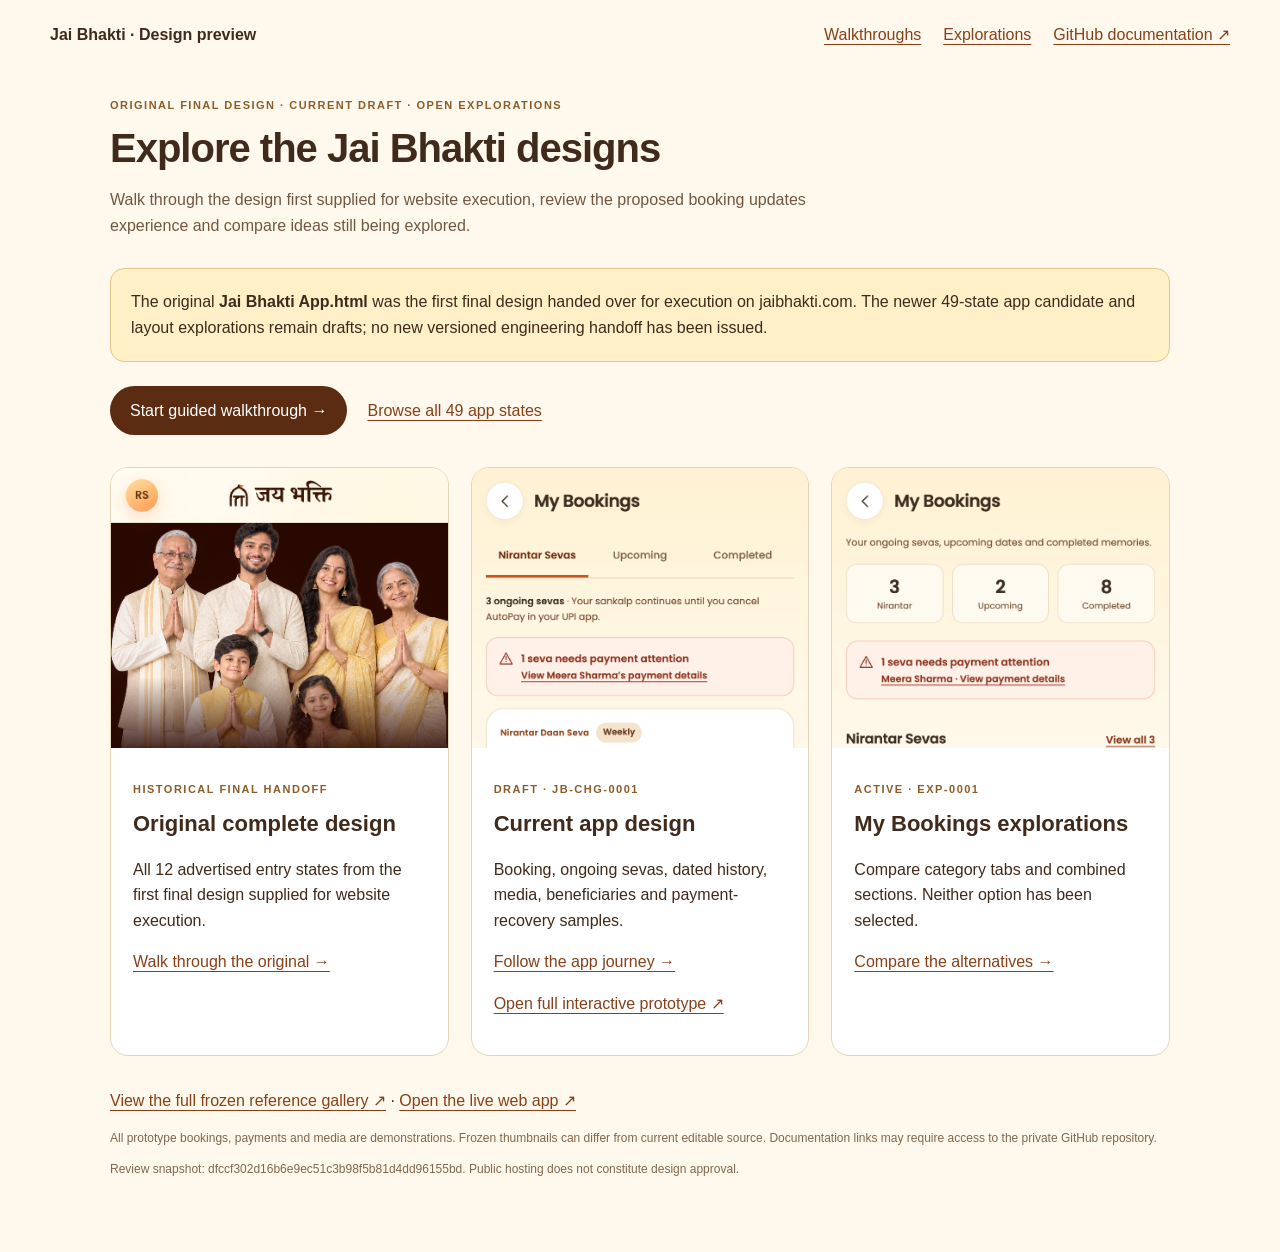
==== index.html @ ae5ad659 "Publish design review snapshot dfccf30 with walkthroughs and explorations" ====
<!doctype html>
<html lang="en">
  <head>
    <meta charset="utf-8" />
    <meta name="viewport" content="width=device-width,initial-scale=1" />
    <meta name="robots" content="noindex,nofollow" />
    <title>Jai Bhakti design preview</title>
    <link rel="stylesheet" href="walkthroughs/assets/guide.css" />
    <style>
      .cards {
        display: grid;
        grid-template-columns: repeat(3, minmax(0, 1fr));
        gap: 22px;
        margin: 32px 0;
      }
      .card {
        background: white;
        border: 1px solid #e6d4b8;
        border-radius: 18px;
        overflow: hidden;
      }
      .card img {
        display: block;
        width: 100%;
        height: 280px;
        object-fit: cover;
        object-position: top;
      }
      .card div {
        padding: 22px;
      }
      .card h2 {
        margin-top: 0;
      }
      .notice {
        padding: 20px;
        border: 1px solid #e6c68c;
        background: #fff0c8;
        border-radius: 14px;
      }
      .primary {
        display: inline-block;
        background: #5b2c12;
        color: white;
        padding: 12px 20px;
        border-radius: 30px;
        text-decoration: none;
      }
      .links {
        display: flex;
        gap: 20px;
        align-items: center;
        flex-wrap: wrap;
        margin: 24px 0;
      }
      @media (max-width: 850px) {
        .cards {
          grid-template-columns: 1fr;
        }
      }
    </style>
  </head>
  <body>
    <header>
      <strong>Jai Bhakti · Design preview</strong>
      <nav aria-label="Resources">
        <a href="walkthroughs/index.html">Walkthroughs</a
        ><a href="explorations/index.html">Explorations</a
        ><a href="https://github.com/suyashb734/jaibhakti-design"
          >GitHub documentation ↗</a
        >
      </nav>
    </header>
    <main>
      <p class="eyebrow">
        Original final design · Current draft · Open explorations
      </p>
      <h1>Explore the Jai Bhakti designs</h1>
      <p class="intro">
        Walk through the design first supplied for website execution, review the
        proposed booking updates experience and compare ideas still being
        explored.
      </p>
      <p class="notice">
        The original <strong>Jai Bhakti App.html</strong> was the first final
        design handed over for execution on jaibhakti.com. The newer 49-state
        app candidate and layout explorations remain drafts; no new versioned
        engineering handoff has been issued.
      </p>
      <div class="links">
        <a class="primary" href="walkthroughs/index.html"
          >Start guided walkthrough →</a
        ><a href="walkthroughs/index.html#all-app/0"
          >Browse all 49 app states</a
        >
      </div>
      <div class="cards">
        <article class="card">
          <img
            src="references/initial-prototype/screens/home.png"
            alt="First final Jai Bhakti design home"
          />
          <div>
            <p class="eyebrow">Historical final handoff</p>
            <h2>Original complete design</h2>
            <p>
              All 12 advertised entry states from the first final design
              supplied for website execution.
            </p>
            <a href="walkthroughs/index.html#original/0"
              >Walk through the original →</a
            >
          </div>
        </article>
        <article class="card">
          <img
            src="references/daan-seva-candidate/Revised_Designs/screens/03_Bookings_Nirantar.png"
            alt="Draft My Bookings interface"
          />
          <div>
            <p class="eyebrow">Draft · JB-CHG-0001</p>
            <h2>Current app design</h2>
            <p>
              Booking, ongoing sevas, dated history, media, beneficiaries and
              payment-recovery samples.
            </p>
            <a href="walkthroughs/index.html#app/0">Follow the app journey →</a>
            <p>
              <a href="previews/mobile/Prototype.html"
                >Open full interactive prototype ↗</a
              >
            </p>
          </div>
        </article>
        <article class="card">
          <img
            src="references/daan-seva-candidate/Revised_Designs/screens/06_Bookings_Sections.png"
            alt="Unselected sections alternative"
          />
          <div>
            <p class="eyebrow">Active · EXP-0001</p>
            <h2>My Bookings explorations</h2>
            <p>
              Compare category tabs and combined sections. Neither option has
              been selected.
            </p>
            <a href="explorations/index.html">Compare the alternatives →</a>
          </div>
        </article>
      </div>
      <p>
        <a href="previews/mobile/Gallery.html"
          >View the full frozen reference gallery ↗</a
        >
        · <a href="https://jaibhakti.com">Open the live web app ↗</a>
      </p>
      <p class="hint">
        All prototype bookings, payments and media are demonstrations. Frozen
        thumbnails can differ from current editable source. Documentation links
        may require access to the private GitHub repository.
      </p>
      <p class="hint" id="snapshot">
        Review snapshot: dfccf302d16b6e9ec51c3b98f5b81d4dd96155bd. Public hosting does not constitute
        design approval.
      </p>
    </main>
  </body>
</html>
---- walkthroughs/assets/guide.css ----
:root {
  color-scheme: light;
  font-family: -apple-system, BlinkMacSystemFont, "Segoe UI", sans-serif;
  color: #402a1c;
  background: #fff9ed;
  line-height: 1.6;
}
* {
  box-sizing: border-box;
}
body {
  margin: 0;
}
a {
  color: #874019;
  text-underline-offset: 4px;
}
header {
  max-width: 1240px;
  margin: auto;
  padding: 22px 30px;
  display: flex;
  justify-content: space-between;
  gap: 20px;
  flex-wrap: wrap;
}
nav {
  display: flex;
  gap: 22px;
  flex-wrap: wrap;
}
main {
  max-width: 1120px;
  margin: auto;
  padding: 16px 30px 60px;
}
h1 {
  font-size: 40px;
  line-height: 1.15;
  letter-spacing: -1px;
  margin: 8px 0 16px;
}
h2 {
  font-size: 22px;
  line-height: 1.3;
}
.intro {
  max-width: 700px;
  margin-bottom: 30px;
  color: #725740;
}
.eyebrow {
  font-size: 11px;
  letter-spacing: 1.5px;
  text-transform: uppercase;
  font-weight: 700;
  color: #8c5c29;
}
.layout {
  display: grid;
  grid-template-columns: minmax(280px, 1fr) 393px;
  gap: 50px;
  align-items: start;
}
.controls {
  background: white;
  border: 1px solid #e6d4b8;
  border-radius: 20px;
  padding: 26px;
}
.controls p {
  margin: 16px 0;
}
label {
  display: block;
  font-size: 13px;
  font-weight: 700;
  margin-bottom: 8px;
}
select {
  font: inherit;
  width: 100%;
  min-width: 0;
  padding: 12px 10px;
  border: 1px solid #c9ad87;
  border-radius: 9px;
  background: #fffcf6;
  color: #402a1c;
}
hr {
  border: 0;
  border-top: 1px solid #eee1cc;
  margin: 24px 0;
}
.badge {
  display: inline-block;
  background: #ffedbe;
  padding: 5px 9px;
  border-radius: 6px;
  font-weight: 700;
  font-size: 12px;
}
.paging {
  display: flex;
  gap: 12px;
  margin: 24px 0;
}
.paging button {
  flex: 1;
  padding: 12px 10px;
  border: 1px solid #5b2c12;
  border-radius: 24px;
  background: #5b2c12;
  color: white;
  font: inherit;
  font-size: 13px;
  font-weight: 600;
  cursor: pointer;
}
.paging button:disabled {
  opacity: 0.35;
  cursor: default;
}
.review-links {
  display: grid;
  gap: 12px;
}
.hint {
  font-size: 12px;
  color: #80674e;
}
.preview {
  width: 100%;
  max-width: 393px;
  margin: auto;
}
.preview iframe {
  border: 1px solid #dcc7a8;
  border-radius: 18px;
  background: #fff8e8;
  box-shadow: 0 14px 45px #512b1614;
  display: block;
  width: 100%;
  height: 852px;
}
.preview img {
  display: block;
  width: 100%;
  height: auto;
  border: 1px solid #dcc7a8;
  border-radius: 18px;
}
.preview [hidden] {
  display: none;
}
a:focus-visible,
button:focus-visible,
select:focus-visible {
  outline: 3px solid #006699;
  outline-offset: 4px;
}
@media (max-width: 800px) {
  header {
    padding: 20px;
  }
  main {
    padding: 10px 16px 40px;
  }
  h1 {
    font-size: 31px;
  }
  .layout {
    grid-template-columns: minmax(0, 1fr);
    gap: 28px;
  }
  .controls {
    padding: 20px;
  }
  .preview iframe {
    height: 844px;
  }
  nav {
    gap: 16px;
    font-size: 13px;
  }
}
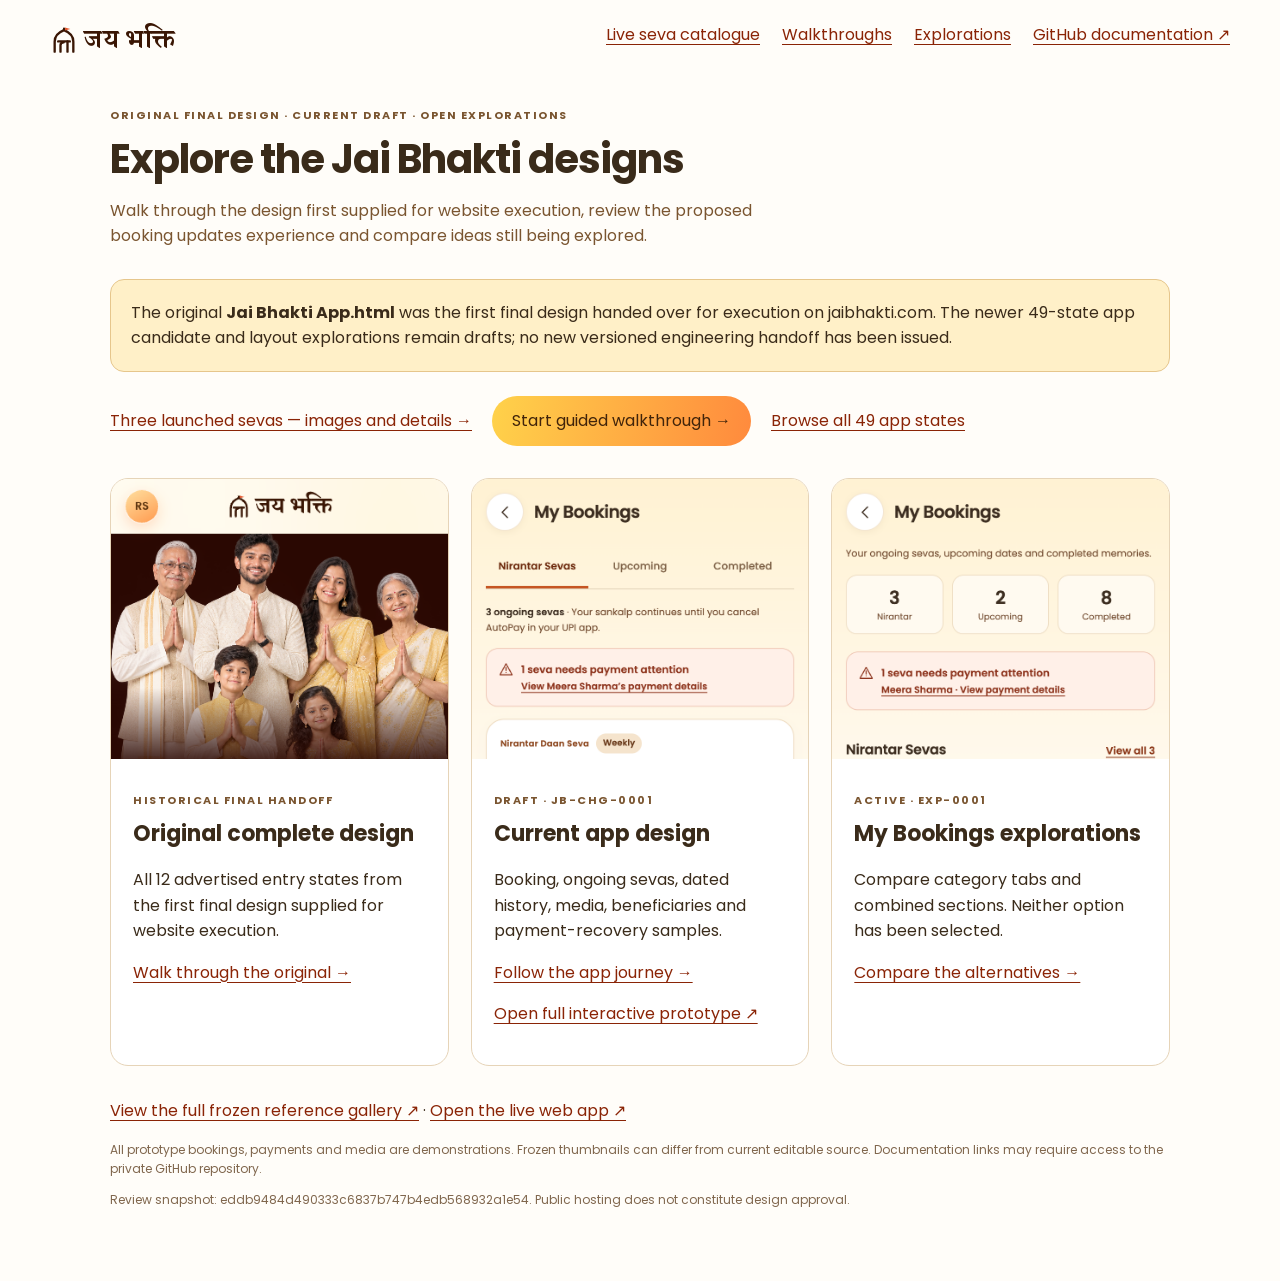
==== commit 10011461: "Publish design review snapshot eddb9484d490333c6837b747b4edb568932a1e54" ====
--- a/index.html
+++ b/index.html
@@ -40,8 +40,8 @@
       }
       .primary {
         display: inline-block;
-        background: #5b2c12;
-        color: white;
+        background: var(--jb-cta);
+        color: var(--jb-cta-ink);
         padding: 12px 20px;
         border-radius: 30px;
         text-decoration: none;
@@ -62,8 +62,16 @@
   </head>
   <body>
     <header>
-      <strong>Jai Bhakti · Design preview</strong>
+      <a
+        class="jb-brand"
+        href="index.html"
+        aria-label="Jai Bhakti design preview"
+        ><img src="assets/brand/temple-mark.svg" alt="" /><span lang="hi"
+          >जय भक्ति</span
+        ></a
+      >
       <nav aria-label="Resources">
+        <a href="catalogue/index.html">Live seva catalogue</a>
         <a href="walkthroughs/index.html">Walkthroughs</a
         ><a href="explorations/index.html">Explorations</a
         ><a href="https://github.com/suyashb734/jaibhakti-design"
@@ -88,6 +96,7 @@
         engineering handoff has been issued.
       </p>
       <div class="links">
+        <a href="catalogue/index.html">Three launched sevas — images and details →</a>
         <a class="primary" href="walkthroughs/index.html"
           >Start guided walkthrough →</a
         ><a href="walkthroughs/index.html#all-app/0"
@@ -160,7 +169,7 @@
         may require access to the private GitHub repository.
       </p>
       <p class="hint" id="snapshot">
-        Review snapshot: dfccf302d16b6e9ec51c3b98f5b81d4dd96155bd. Public hosting does not constitute
+        Review snapshot: eddb9484d490333c6837b747b4edb568932a1e54. Public hosting does not constitute
         design approval.
       </p>
     </main>
--- a/walkthroughs/assets/guide.css
+++ b/walkthroughs/assets/guide.css
@@ -1,8 +1,9 @@
+@import url("../../assets/brand/original-brand.css");
 :root {
   color-scheme: light;
-  font-family: -apple-system, BlinkMacSystemFont, "Segoe UI", sans-serif;
-  color: #402a1c;
-  background: #fff9ed;
+  font-family: var(--jb-font-body);
+  color: var(--jb-ink);
+  background: var(--jb-canvas);
   line-height: 1.6;
 }
 * {
@@ -12,7 +13,7 @@
   margin: 0;
 }
 a {
-  color: #874019;
+  color: var(--jb-link);
   text-underline-offset: 4px;
 }
 header {
@@ -47,14 +48,14 @@
 .intro {
   max-width: 700px;
   margin-bottom: 30px;
-  color: #725740;
+  color: var(--jb-muted);
 }
 .eyebrow {
   font-size: 11px;
   letter-spacing: 1.5px;
   text-transform: uppercase;
   font-weight: 700;
-  color: #8c5c29;
+  color: var(--jb-muted);
 }
 .layout {
   display: grid;
@@ -85,7 +86,7 @@
   border: 1px solid #c9ad87;
   border-radius: 9px;
   background: #fffcf6;
-  color: #402a1c;
+  color: var(--jb-ink);
 }
 hr {
   border: 0;
@@ -108,10 +109,10 @@
 .paging button {
   flex: 1;
   padding: 12px 10px;
-  border: 1px solid #5b2c12;
+  border: 1px solid var(--jb-brown);
   border-radius: 24px;
-  background: #5b2c12;
-  color: white;
+  background: var(--jb-cta);
+  color: var(--jb-cta-ink);
   font: inherit;
   font-size: 13px;
   font-weight: 600;
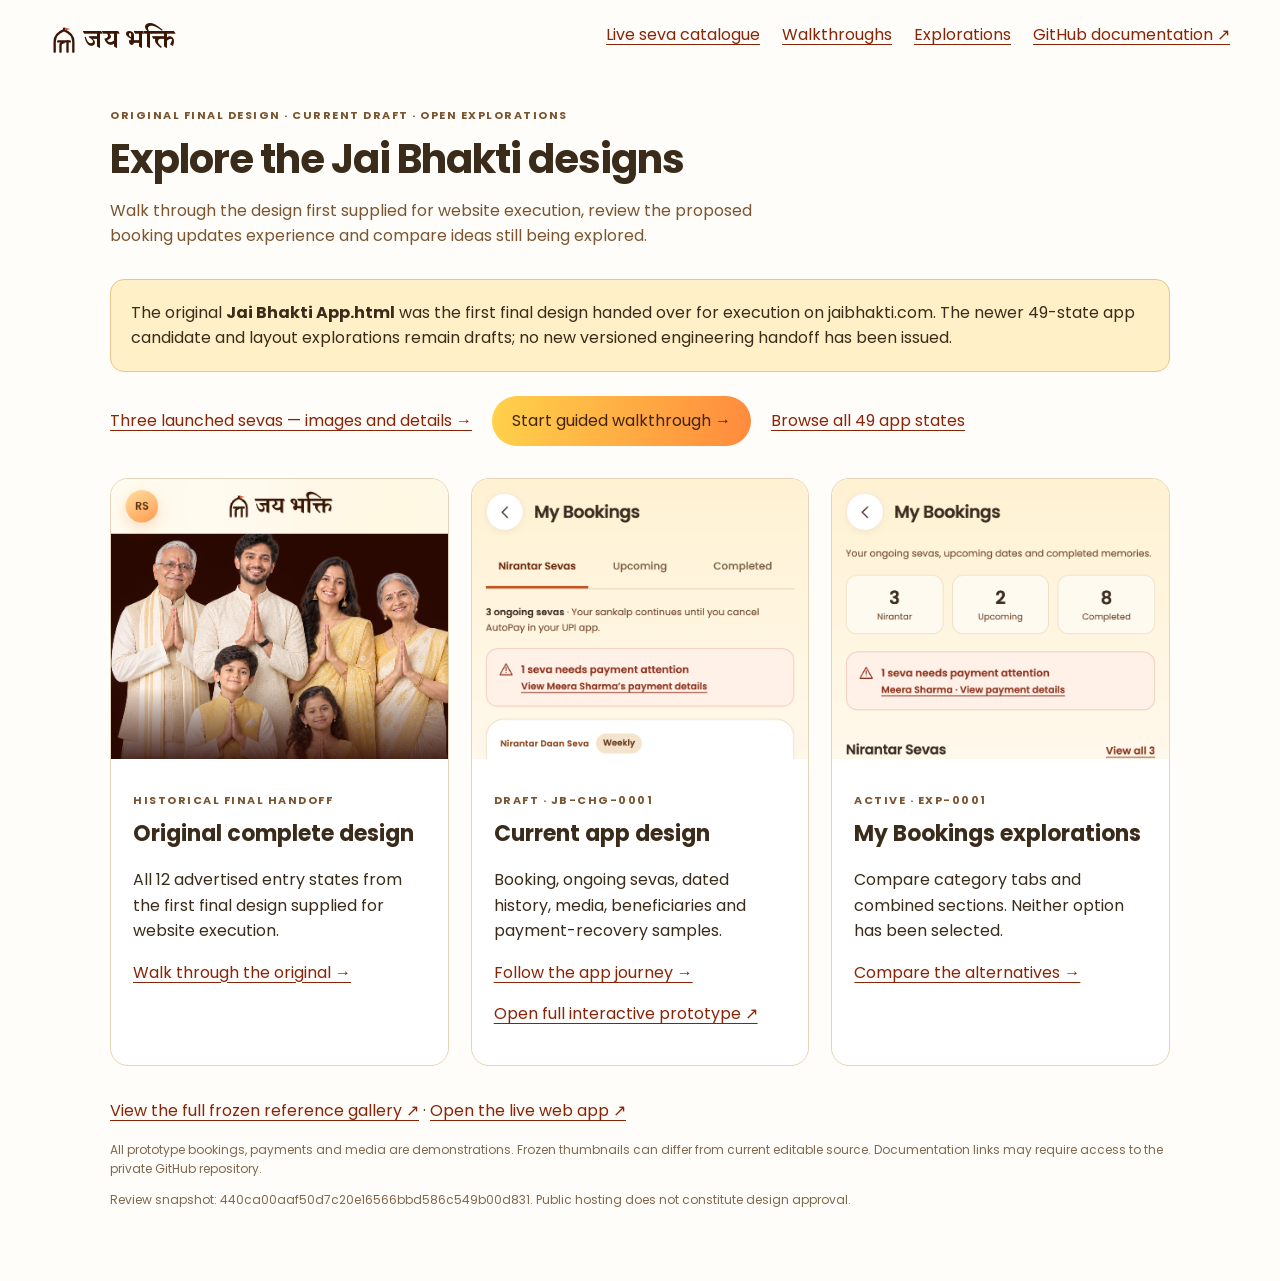
==== commit e0d628c9: "Publish design review snapshot 440ca00aaf50d7c20e16566bbd586c549b00d831" ====
--- a/index.html
+++ b/index.html
@@ -169,7 +169,7 @@
         may require access to the private GitHub repository.
       </p>
       <p class="hint" id="snapshot">
-        Review snapshot: eddb9484d490333c6837b747b4edb568932a1e54. Public hosting does not constitute
+        Review snapshot: 440ca00aaf50d7c20e16566bbd586c549b00d831. Public hosting does not constitute
         design approval.
       </p>
     </main>
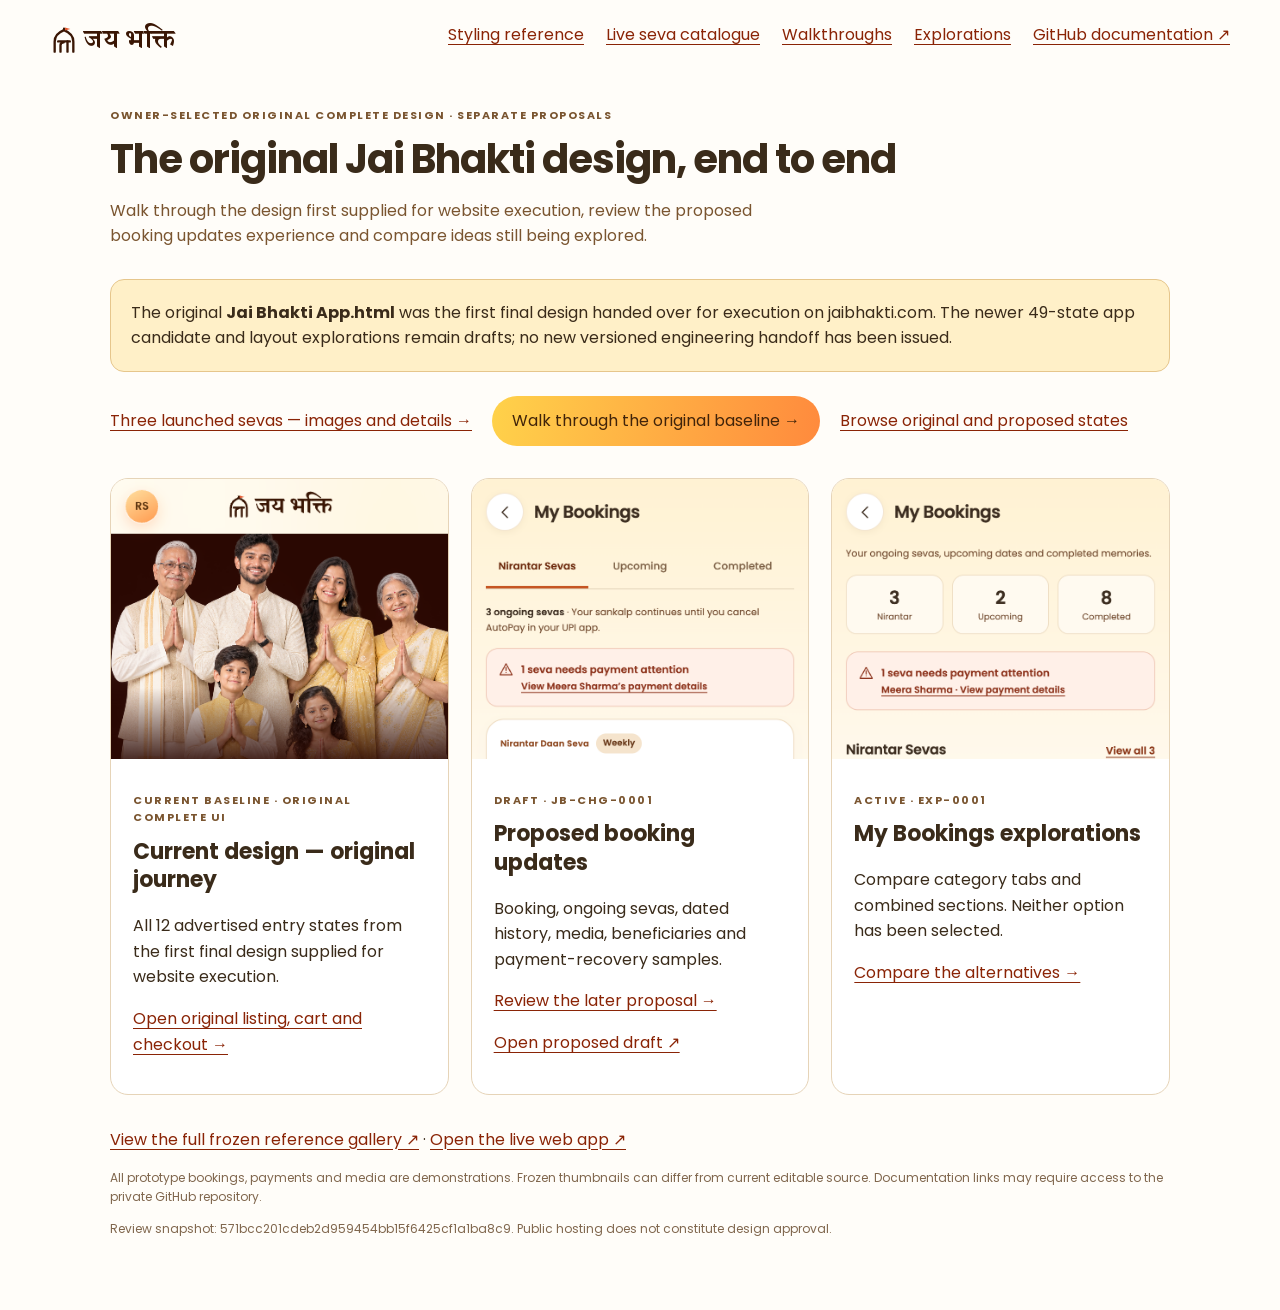
==== commit 80affb37: "Publish design review snapshot 571bcc201cdeb2d959454bb15f6425cf1a1ba8c9" ====
--- a/index.html
+++ b/index.html
@@ -71,7 +71,7 @@
         ></a
       >
       <nav aria-label="Resources">
-        <a href="catalogue/index.html">Live seva catalogue</a>
+        <a href="design-system/index.html">Styling reference</a><a href="catalogue/index.html">Live seva catalogue</a>
         <a href="walkthroughs/index.html">Walkthroughs</a
         ><a href="explorations/index.html">Explorations</a
         ><a href="https://github.com/suyashb734/jaibhakti-design"
@@ -81,9 +81,9 @@
     </header>
     <main>
       <p class="eyebrow">
-        Original final design · Current draft · Open explorations
+        Owner-selected original complete design · Separate proposals
       </p>
-      <h1>Explore the Jai Bhakti designs</h1>
+      <h1>The original Jai Bhakti design, end to end</h1>
       <p class="intro">
         Walk through the design first supplied for website execution, review the
         proposed booking updates experience and compare ideas still being
@@ -97,10 +97,10 @@
       </p>
       <div class="links">
         <a href="catalogue/index.html">Three launched sevas — images and details →</a>
-        <a class="primary" href="walkthroughs/index.html"
-          >Start guided walkthrough →</a
+        <a class="primary" href="walkthroughs/index.html#current/0"
+          >Walk through the original baseline →</a
         ><a href="walkthroughs/index.html#all-app/0"
-          >Browse all 49 app states</a
+          >Browse original and proposed states</a
         >
       </div>
       <div class="cards">
@@ -110,14 +110,14 @@
             alt="First final Jai Bhakti design home"
           />
           <div>
-            <p class="eyebrow">Historical final handoff</p>
-            <h2>Original complete design</h2>
+            <p class="eyebrow">Current baseline · Original complete UI</p>
+            <h2>Current design — original journey</h2>
             <p>
               All 12 advertised entry states from the first final design
               supplied for website execution.
             </p>
-            <a href="walkthroughs/index.html#original/0"
-              >Walk through the original →</a
+            <a href="previews/mobile/index.html"
+              >Open original listing, cart and checkout →</a
             >
           </div>
         </article>
@@ -128,15 +128,15 @@
           />
           <div>
             <p class="eyebrow">Draft · JB-CHG-0001</p>
-            <h2>Current app design</h2>
+            <h2>Proposed booking updates</h2>
             <p>
               Booking, ongoing sevas, dated history, media, beneficiaries and
               payment-recovery samples.
             </p>
-            <a href="walkthroughs/index.html#app/0">Follow the app journey →</a>
+            <a href="walkthroughs/index.html#app/0">Review the later proposal →</a>
             <p>
-              <a href="previews/mobile/Prototype.html"
-                >Open full interactive prototype ↗</a
+              <a href="explorations/EXP-0001/draft/Prototype.html"
+                >Open proposed draft ↗</a
               >
             </p>
           </div>
@@ -169,7 +169,7 @@
         may require access to the private GitHub repository.
       </p>
       <p class="hint" id="snapshot">
-        Review snapshot: 440ca00aaf50d7c20e16566bbd586c549b00d831. Public hosting does not constitute
+        Review snapshot: 571bcc201cdeb2d959454bb15f6425cf1a1ba8c9. Public hosting does not constitute
         design approval.
       </p>
     </main>
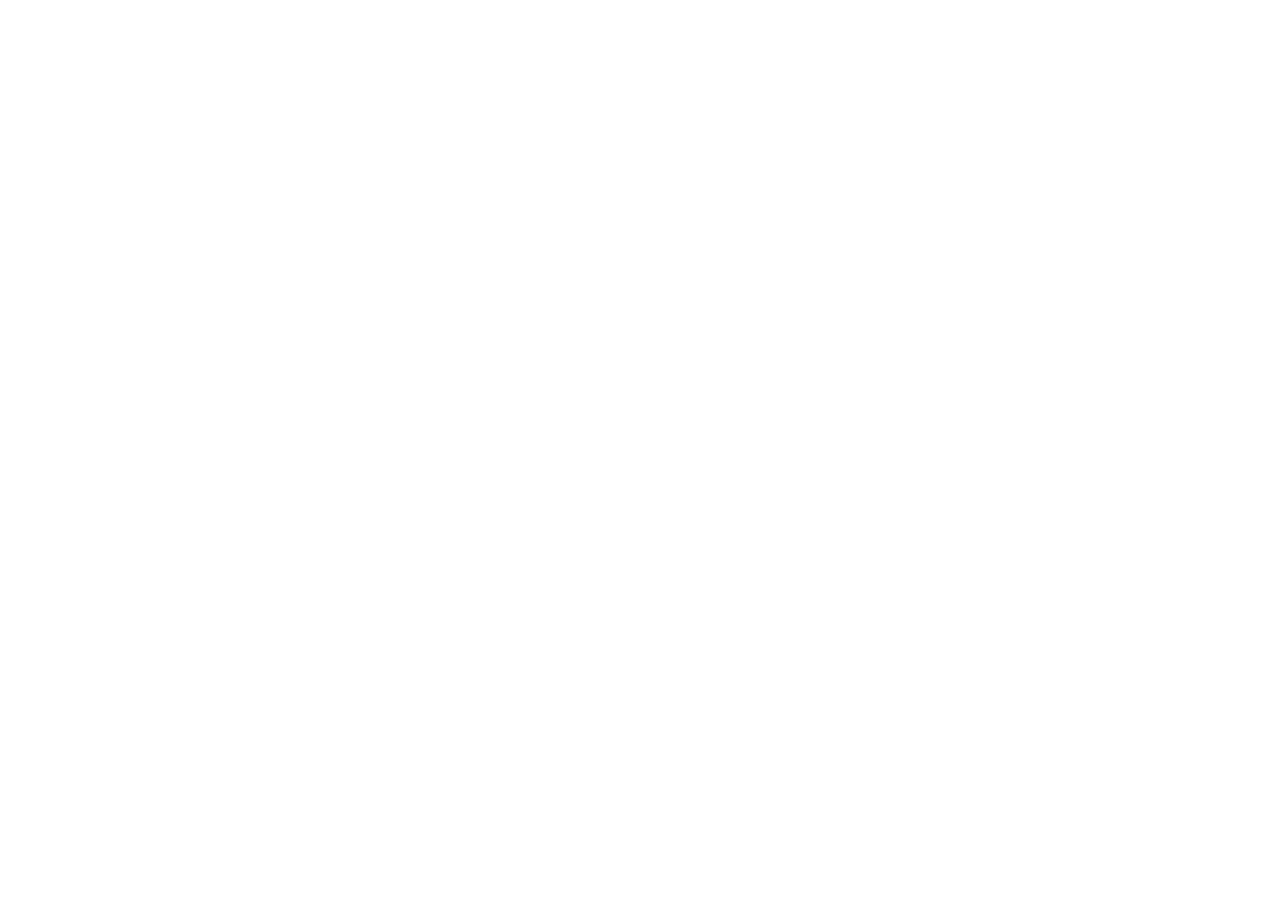
==== commit d4ef61cb: "Retire legacy preview pages with links to the single design repository" ====
--- a/index.html
+++ b/index.html
@@ -1,177 +1,4 @@
 <!doctype html>
-<html lang="en">
-  <head>
-    <meta charset="utf-8" />
-    <meta name="viewport" content="width=device-width,initial-scale=1" />
-    <meta name="robots" content="noindex,nofollow" />
-    <title>Jai Bhakti design preview</title>
-    <link rel="stylesheet" href="walkthroughs/assets/guide.css" />
-    <style>
-      .cards {
-        display: grid;
-        grid-template-columns: repeat(3, minmax(0, 1fr));
-        gap: 22px;
-        margin: 32px 0;
-      }
-      .card {
-        background: white;
-        border: 1px solid #e6d4b8;
-        border-radius: 18px;
-        overflow: hidden;
-      }
-      .card img {
-        display: block;
-        width: 100%;
-        height: 280px;
-        object-fit: cover;
-        object-position: top;
-      }
-      .card div {
-        padding: 22px;
-      }
-      .card h2 {
-        margin-top: 0;
-      }
-      .notice {
-        padding: 20px;
-        border: 1px solid #e6c68c;
-        background: #fff0c8;
-        border-radius: 14px;
-      }
-      .primary {
-        display: inline-block;
-        background: var(--jb-cta);
-        color: var(--jb-cta-ink);
-        padding: 12px 20px;
-        border-radius: 30px;
-        text-decoration: none;
-      }
-      .links {
-        display: flex;
-        gap: 20px;
-        align-items: center;
-        flex-wrap: wrap;
-        margin: 24px 0;
-      }
-      @media (max-width: 850px) {
-        .cards {
-          grid-template-columns: 1fr;
-        }
-      }
-    </style>
-  </head>
-  <body>
-    <header>
-      <a
-        class="jb-brand"
-        href="index.html"
-        aria-label="Jai Bhakti design preview"
-        ><img src="assets/brand/temple-mark.svg" alt="" /><span lang="hi"
-          >जय भक्ति</span
-        ></a
-      >
-      <nav aria-label="Resources">
-        <a href="design-system/index.html">Styling reference</a><a href="catalogue/index.html">Live seva catalogue</a>
-        <a href="walkthroughs/index.html">Walkthroughs</a
-        ><a href="explorations/index.html">Explorations</a
-        ><a href="https://github.com/suyashb734/jaibhakti-design"
-          >GitHub documentation ↗</a
-        >
-      </nav>
-    </header>
-    <main>
-      <p class="eyebrow">
-        Owner-selected original complete design · Separate proposals
-      </p>
-      <h1>The original Jai Bhakti design, end to end</h1>
-      <p class="intro">
-        Walk through the design first supplied for website execution, review the
-        proposed booking updates experience and compare ideas still being
-        explored.
-      </p>
-      <p class="notice">
-        The original <strong>Jai Bhakti App.html</strong> was the first final
-        design handed over for execution on jaibhakti.com. The newer 49-state
-        app candidate and layout explorations remain drafts; no new versioned
-        engineering handoff has been issued.
-      </p>
-      <div class="links">
-        <a href="catalogue/index.html">Three launched sevas — images and details →</a>
-        <a class="primary" href="walkthroughs/index.html#current/0"
-          >Walk through the original baseline →</a
-        ><a href="walkthroughs/index.html#all-app/0"
-          >Browse original and proposed states</a
-        >
-      </div>
-      <div class="cards">
-        <article class="card">
-          <img
-            src="references/initial-prototype/screens/home.png"
-            alt="First final Jai Bhakti design home"
-          />
-          <div>
-            <p class="eyebrow">Current baseline · Original complete UI</p>
-            <h2>Current design — original journey</h2>
-            <p>
-              All 12 advertised entry states from the first final design
-              supplied for website execution.
-            </p>
-            <a href="previews/mobile/index.html"
-              >Open original listing, cart and checkout →</a
-            >
-          </div>
-        </article>
-        <article class="card">
-          <img
-            src="references/daan-seva-candidate/Revised_Designs/screens/03_Bookings_Nirantar.png"
-            alt="Draft My Bookings interface"
-          />
-          <div>
-            <p class="eyebrow">Draft · JB-CHG-0001</p>
-            <h2>Proposed booking updates</h2>
-            <p>
-              Booking, ongoing sevas, dated history, media, beneficiaries and
-              payment-recovery samples.
-            </p>
-            <a href="walkthroughs/index.html#app/0">Review the later proposal →</a>
-            <p>
-              <a href="explorations/EXP-0001/draft/Prototype.html"
-                >Open proposed draft ↗</a
-              >
-            </p>
-          </div>
-        </article>
-        <article class="card">
-          <img
-            src="references/daan-seva-candidate/Revised_Designs/screens/06_Bookings_Sections.png"
-            alt="Unselected sections alternative"
-          />
-          <div>
-            <p class="eyebrow">Active · EXP-0001</p>
-            <h2>My Bookings explorations</h2>
-            <p>
-              Compare category tabs and combined sections. Neither option has
-              been selected.
-            </p>
-            <a href="explorations/index.html">Compare the alternatives →</a>
-          </div>
-        </article>
-      </div>
-      <p>
-        <a href="previews/mobile/Gallery.html"
-          >View the full frozen reference gallery ↗</a
-        >
-        · <a href="https://jaibhakti.com">Open the live web app ↗</a>
-      </p>
-      <p class="hint">
-        All prototype bookings, payments and media are demonstrations. Frozen
-        thumbnails can differ from current editable source. Documentation links
-        may require access to the private GitHub repository.
-      </p>
-      <p class="hint" id="snapshot">
-        Review snapshot: 571bcc201cdeb2d959454bb15f6425cf1a1ba8c9. Public hosting does not constitute
-        design approval.
-      </p>
-    </main>
-  </body>
-</html>
+<html lang="en"><head><meta charset="utf-8"><meta name="viewport" content="width=device-width, initial-scale=1"><meta name="robots" content="noindex"><title>Jai Bhakti design has moved</title>
+<script>window.location.replace("https://suyashb734.github.io/jaibhakti-design/" + window.location.search + window.location.hash);</script>
+<meta http-equiv="refresh" content="0;url=https://suyashb734.github.io/jaibhakti-design/"><link rel="canonical" href="https://suyashb734.github.io/jaibhakti-design/"></head><body><p>The design workspace has moved. <a href="https://suyashb734.github.io/jaibhakti-design/">Open Jai Bhakti design</a>.</p></body></html>
